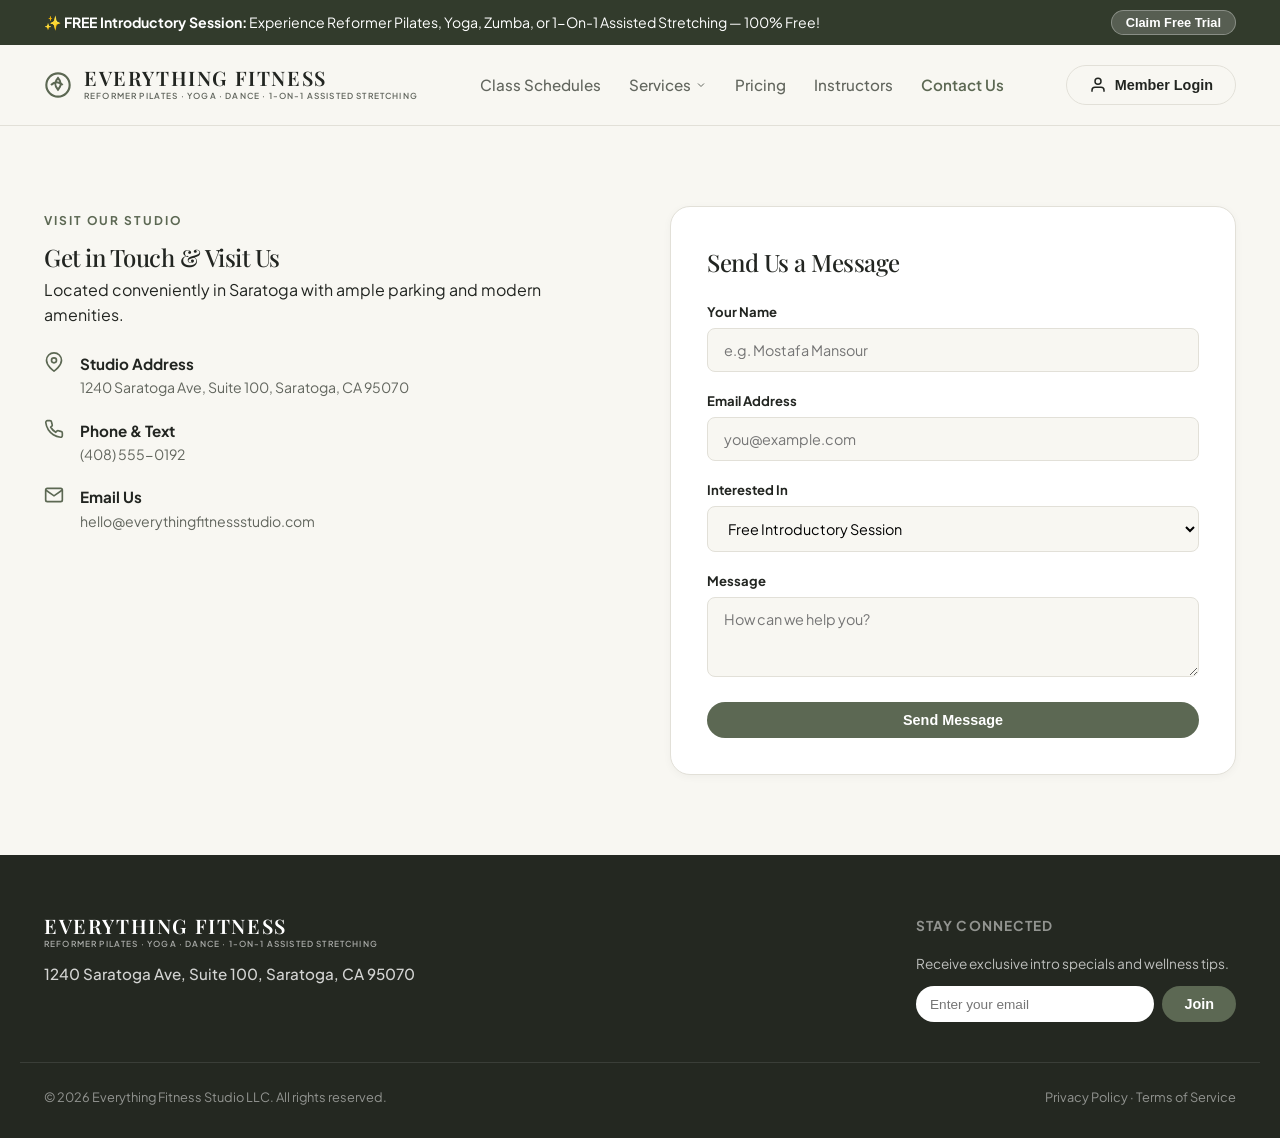
==== contact.html @ fed33656 "create multipage website" ====
<!DOCTYPE html>
<html lang="en">
<head>
  <meta charset="UTF-8">
  <meta name="viewport" content="width=device-width, initial-scale=1.0">
  <title>Contact Us | Everything Fitness Studio</title>
  <link rel="preconnect" href="https://fonts.googleapis.com">
  <link rel="preconnect" href="https://fonts.gstatic.com" crossorigin>
  <link href="https://fonts.googleapis.com/css2?family=Plus+Jakarta+Sans:ital,wght@0,300;0,400;0,500;0,600;0,700;1,400&family=Playfair+Display:ital,wght@0,400;0,500;0,600;1,400&display=swap" rel="stylesheet">
  <link rel="stylesheet" href="styles.css">
</head>
<body>

  <!-- TOP ANNOUNCEMENT BANNER -->
  <div class="top-banner">
    <div class="container top-banner-content">
      <span>✨ <strong>FREE Introductory Session:</strong> Experience Reformer Pilates, Yoga, Zumba, or 1-On-1 Assisted Stretching — 100% Free!</span>
      <button class="btn-banner" onclick="openIntroModal()">Claim Free Trial</button>
    </div>
  </div>

  <!-- NAVIGATION HEADER -->
  <header class="site-header" id="siteHeader">
    <div class="container header-container">
      <a href="index.html" class="brand-logo">
        <svg class="logo-icon" width="28" height="28" viewBox="0 0 24 24" fill="none" stroke="currentColor" stroke-width="1.8">
          <circle cx="12" cy="12" r="10"/>
          <path d="M12 6c-3 3-3 7 0 10 3-3 3-7 0-10z"/>
          <path d="M6 12c3-3 7-3 10 0-3 3-7 0-10z"/>
        </svg>
        <div class="logo-text">
          <span class="logo-title">EVERYTHING FITNESS</span>
          <span class="logo-subtitle">REFORMER PILATES · YOGA · DANCE · 1-ON-1 ASSISTED STRETCHING</span>
        </div>
      </a>

      <nav class="main-nav">
        <ul>
          <li><a href="schedule.html" class="nav-link">Class Schedules</a></li>
          <li class="has-megamenu">
            <a href="contact.html" class="nav-link">Services <svg width="12" height="12" viewBox="0 0 24 24" fill="none" stroke="currentColor" stroke-width="2"><path d="M6 9l6 6 6-6"/></svg></a>
            <div class="mega-menu dropdown-sm">
              <div class="mega-col">
                <h4><span class="icon">✨</span> SPECIAL SERVICES</h4>
                <ul>
                  <li><a href="contact.html?subject=Private%20Parties">Private Parties</a></li>
                  <li><a href="contact.html?subject=Corporate%20Wellness">Corporate Wellness</a></li>
                  <li><a href="schedule.html?type=stretch">1-On-1 Stretch Therapy</a></li>
                </ul>
              </div>
            </div>
          </li>
          <li><a href="pricing.html" class="nav-link">Pricing</a></li>
          <li><a href="instructors.html" class="nav-link">Instructors</a></li>
          <li><a href="contact.html" class="nav-link active">Contact Us</a></li>
        </ul>
      </nav>

      <div class="header-actions">
        <button class="btn btn-outline" id="loginBtn" onclick="openAuthModal()">
          <svg width="18" height="18" viewBox="0 0 24 24" fill="none" stroke="currentColor" stroke-width="2"><path d="M20 21v-2a4 4 0 0 0-4-4H8a4 4 0 0 0-4 4v2"/><circle cx="12" cy="7" r="4"/></svg>
          <span id="loginBtnText">Member Login</span>
        </button>
      </div>
    </div>
  </header>

  <!-- CONTACT & LOCATION SECTION -->
  <section class="contact-section">
    <div class="container contact-container">
      <div class="contact-info">
        <span class="section-tag">VISIT OUR STUDIO</span>
        <h2>Get in Touch & Visit Us</h2>
        <p>Located conveniently in Saratoga with ample parking and modern amenities.</p>
        <div class="contact-details">
          <div class="detail-item">
            <svg width="20" height="20" viewBox="0 0 24 24" fill="none" stroke="currentColor" stroke-width="2"><path d="M21 10c0 7-9 13-9 13s-9-6-9-13a9 9 0 0 1 18 0z"/><circle cx="12" cy="10" r="3"/></svg>
            <div>
              <strong>Studio Address</strong>
              <span>1240 Saratoga Ave, Suite 100, Saratoga, CA 95070</span>
            </div>
          </div>
          <div class="detail-item">
            <svg width="20" height="20" viewBox="0 0 24 24" fill="none" stroke="currentColor" stroke-width="2"><path d="M22 16.92v3a2 2 0 0 1-2.18 2 19.79 19.79 0 0 1-8.63-3.07 19.5 19.5 0 0 1-6-6 19.79 19.79 0 0 1-3.07-8.67A2 2 0 0 1 4.11 2h3a2 2 0 0 1 2 1.72 12.84 12.84 0 0 0 .7 2.81 2 2 0 0 1-.45 2.11L8.09 9.91a16 16 0 0 0 6 6l1.27-1.27a2 2 0 0 1 2.11-.45 12.84 12.84 0 0 0 2.81.7A2 2 0 0 1 22 16.92z"/></svg>
            <div>
              <strong>Phone & Text</strong>
              <span>(408) 555-0192</span>
            </div>
          </div>
          <div class="detail-item">
            <svg width="20" height="20" viewBox="0 0 24 24" fill="none" stroke="currentColor" stroke-width="2"><path d="M4 4h16c1.1 0 2 .9 2 2v12c0 1.1-.9 2-2 2H4c-1.1 0-2-.9-2-2V6c0-1.1.9-2 2-2z"/><polyline points="22,6 12,13 2,6"/></svg>
            <div>
              <strong>Email Us</strong>
              <span>hello@everythingfitnessstudio.com</span>
            </div>
          </div>
        </div>
      </div>

      <div class="contact-form-box">
        <h3>Send Us a Message</h3>
        <form id="contactForm" onsubmit="handleContactSubmit(event)">
          <div class="form-group">
            <label>Your Name</label>
            <input type="text" placeholder="e.g. Mostafa Mansour" required>
          </div>
          <div class="form-group">
            <label>Email Address</label>
            <input type="email" placeholder="you@example.com" required>
          </div>
          <div class="form-group">
            <label>Interested In</label>
            <select id="contactSubjectSelect">
              <option>Free Introductory Session</option>
              <option>Women Only Workouts</option>
              <option>Private Parties</option>
              <option>Corporate Wellness</option>
              <option>Reformer Pilates Classes</option>
              <option>1-On-1 Assisted Stretching</option>
            </select>
          </div>
          <div class="form-group">
            <label>Message</label>
            <textarea rows="3" placeholder="How can we help you?"></textarea>
          </div>
          <button type="submit" class="btn btn-primary btn-full">Send Message</button>
        </form>
      </div>
    </div>
  </section>

  <!-- FOOTER -->
  <footer class="site-footer">
    <div class="container footer-container">
      <div class="footer-brand">
        <div class="logo-text">
          <span class="logo-title">EVERYTHING FITNESS</span>
          <span class="logo-subtitle">REFORMER PILATES · YOGA · DANCE · 1-ON-1 ASSISTED STRETCHING</span>
        </div>
        <p class="footer-address-text">1240 Saratoga Ave, Suite 100, Saratoga, CA 95070</p>
      </div>
      <div class="footer-newsletter">
        <h4>Stay Connected</h4>
        <p>Receive exclusive intro specials and wellness tips.</p>
        <div class="newsletter-input">
          <input type="email" placeholder="Enter your email">
          <button class="btn btn-primary" onclick="alert('Thank you for subscribing!')">Join</button>
        </div>
      </div>
    </div>
    <div class="container footer-bottom">
      <p>© 2026 Everything Fitness Studio LLC. All rights reserved.</p>
      <div class="footer-legal">
        <a href="#">Privacy Policy</a> · <a href="#">Terms of Service</a>
      </div>
    </div>
  </footer>

  <!-- MODALS -->
  <div class="modal-overlay" id="introModal">
    <div class="modal-card">
      <button class="modal-close" onclick="closeIntroModal()">×</button>
      <div class="modal-header">
        <span class="modal-tag">100% FREE INTRODUCTORY SESSION</span>
        <h2>Claim Your Free First Class</h2>
        <p>Select your preferred modality below to secure your free trial spot.</p>
      </div>
      <form id="introForm" onsubmit="handleIntroSubmit(event)">
        <div class="form-group">
          <label>Select Free Intro Modality</label>
          <div class="modality-radio-group">
            <label class="radio-card">
              <input type="radio" name="introModality" value="Reformer Pilates" checked>
              <div class="radio-content">
                <strong>Reformer Pilates Intro</strong>
                <span>30-min machine orientation & core flow</span>
              </div>
            </label>
            <label class="radio-card">
              <input type="radio" name="introModality" value="Women-Only Session">
              <div class="radio-content">
                <strong>Women-Only Workout Trial</strong>
                <span>Dedicated female-only Reformer, Yoga, or Zumba class</span>
              </div>
            </label>
            <label class="radio-card">
              <input type="radio" name="introModality" value="Yoga / Zumba Flow">
              <div class="radio-content">
                <strong>Yoga / Zumba Trial</strong>
                <span>Full 50-min energizing or soothing class</span>
              </div>
            </label>
            <label class="radio-card">
              <input type="radio" name="introModality" value="1-On-1 Assisted Stretch">
              <div class="radio-content">
                <strong>1-On-1 Assisted Stretch Demo</strong>
                <span>15-min mobility assessment & stretch</span>
              </div>
            </label>
          </div>
        </div>
        <div class="form-row">
          <div class="form-group"><label>Full Name</label><input type="text" id="introName" placeholder="Mostafa Mansour" required></div>
          <div class="form-group"><label>Phone Number</label><input type="tel" id="introPhone" placeholder="(408) 555-0123" required></div>
        </div>
        <div class="form-group"><label>Email Address</label><input type="email" id="introEmail" placeholder="you@example.com" required></div>
        <button type="submit" class="btn btn-primary btn-full btn-lg">Confirm My Free Spot</button>
      </form>
    </div>
  </div>

  <div class="modal-overlay" id="authModal">
    <div class="modal-card auth-modal-card">
      <button class="modal-close" onclick="closeAuthModal()">×</button>
      <div id="authFormView">
        <div class="modal-header text-center">
          <h2>Welcome Back!</h2>
          <p>Log in to your Everything Fitness Studio account.</p>
        </div>
        <form id="loginForm" onsubmit="handleLoginSubmit(event)">
          <div class="form-group"><label>Email Address</label><input type="email" id="loginEmail" value="mostafa@example.com" required></div>
          <div class="form-group"><label>Password</label><input type="password" id="loginPassword" value="••••••••" required></div>
          <button type="submit" class="btn btn-primary btn-full btn-lg">Log In</button>
        </form>
      </div>
      <div id="authDashboardView" style="display: none;">
        <div class="user-profile-header">
          <div class="avatar-circle">MM</div>
          <div><h3>Mostafa M.</h3><span class="user-tier-badge">Unlimited Everything VIP Member</span></div>
        </div>
        <div class="dash-content-area" id="dashContentArea"></div>
        <button class="btn btn-outline btn-full logout-btn" onclick="handleLogout()">Log Out</button>
      </div>
    </div>
  </div>

  <script src="script.js"></script>
</body>
</html>
---- styles.css ----
/* ==========================================================================
   EVERYTHING FITNESS STUDIO - STYLESHEET
   ========================================================================== */

:root {
  --bg-primary: #f8f7f2;
  --bg-secondary: #f2f0e8;
  --bg-card: #ffffff;
  --bg-card-hover: #faf9f5;
  
  --primary-sage: #5c6853;
  --primary-sage-hover: #485340;
  --primary-sage-light: #e8ede4;
  --primary-sage-dark: #323b2c;

  --text-dark: #222521;
  --text-muted: #62665e;
  --text-light: #8e928a;

  --border-color: #e2e0d8;
  --border-light: #eceae2;

  --badge-reformer-bg: #e4ece2;
  --badge-reformer-text: #2f4e2b;
  
  --badge-yoga-bg: #fbf0dd;
  --badge-yoga-text: #7a5518;

  --badge-zumba-bg: #fae8ea;
  --badge-zumba-text: #802f39;

  --badge-stretch-bg: #eae6f5;
  --badge-stretch-text: #453569;

  --shadow-sm: 0 2px 8px rgba(0,0,0,0.04);
  --shadow-md: 0 8px 24px rgba(0,0,0,0.06);
  --shadow-lg: 0 16px 40px rgba(0,0,0,0.09);

  --radius-sm: 8px;
  --radius-md: 14px;
  --radius-lg: 20px;
  --radius-pill: 999px;

  --transition: all 0.25s cubic-bezier(0.16, 1, 0.3, 1);
}

/* BASE RESET */
* {
  margin: 0;
  padding: 0;
  box-sizing: border-box;
}

html {
  scroll-behavior: smooth;
  font-size: 16px;
}

body {
  font-family: 'Plus Jakarta Sans', sans-serif;
  background-color: var(--bg-primary);
  color: var(--text-dark);
  line-height: 1.6;
  -webkit-font-smoothing: antialiased;
}

h1, h2, h3, h4, .serif {
  font-family: 'Playfair Display', Georgia, serif;
  font-weight: 500;
  letter-spacing: -0.02em;
}

a {
  color: inherit;
  text-decoration: none;
}

ul {
  list-style: none;
}

.container {
  width: 100%;
  max-width: 1240px;
  margin: 0 auto;
  padding: 0 24px;
}

/* TOP ANNOUNCEMENT BANNER */
.top-banner {
  background-color: var(--primary-sage-dark);
  color: #ffffff;
  padding: 10px 0;
  font-size: 0.88rem;
}

.top-banner-content {
  display: flex;
  justify-content: space-between;
  align-items: center;
  gap: 16px;
}

.btn-banner {
  background-color: rgba(255,255,255,0.18);
  color: #ffffff;
  border: 1px solid rgba(255,255,255,0.3);
  padding: 4px 14px;
  border-radius: var(--radius-pill);
  font-size: 0.8rem;
  font-weight: 600;
  cursor: pointer;
  transition: var(--transition);
}

.btn-banner:hover {
  background-color: #ffffff;
  color: var(--primary-sage-dark);
}

/* SITE HEADER */
.site-header {
  position: sticky;
  top: 0;
  z-index: 100;
  background-color: rgba(248, 247, 242, 0.95);
  backdrop-filter: blur(12px);
  border-bottom: 1px solid var(--border-color);
  transition: var(--transition);
}

.header-container {
  display: flex;
  align-items: center;
  justify-content: space-between;
  height: 80px;
}

.brand-logo {
  display: flex;
  align-items: center;
  gap: 12px;
  color: var(--primary-sage);
}

.logo-text {
  display: flex;
  flex-direction: column;
}

.logo-title {
  font-family: 'Playfair Display', serif;
  font-size: 1.25rem;
  font-weight: 600;
  letter-spacing: 0.08em;
  color: var(--text-dark);
  line-height: 1.1;
}

.logo-subtitle {
  font-size: 0.52rem;
  letter-spacing: 0.14em;
  color: var(--text-muted);
  font-weight: 600;
  text-transform: uppercase;
}

/* MAIN NAVIGATION */
.main-nav > ul {
  display: flex;
  align-items: center;
  gap: 28px;
}

.nav-link {
  font-size: 0.95rem;
  font-weight: 500;
  color: var(--text-muted);
  transition: var(--transition);
  padding: 8px 0;
  display: flex;
  align-items: center;
  gap: 4px;
}

.nav-link:hover, .nav-link.active {
  color: var(--primary-sage);
  font-weight: 600;
}

/* MEGA MENU & DROPDOWNS */
.has-megamenu {
  position: relative;
}

.mega-menu.dropdown-sm {
  position: absolute;
  top: 100%;
  left: 0;
  width: 260px;
  background-color: var(--bg-card);
  border: 1px solid var(--border-color);
  border-radius: var(--radius-md);
  box-shadow: var(--shadow-lg);
  padding: 20px;
  opacity: 0;
  visibility: hidden;
  transform: translateY(10px);
  transition: var(--transition);
  pointer-events: none;
}

.has-megamenu:hover .mega-menu {
  opacity: 1;
  visibility: visible;
  transform: translateY(0);
  pointer-events: auto;
}

.mega-col h4 {
  font-family: 'Plus Jakarta Sans', sans-serif;
  font-size: 0.75rem;
  font-weight: 700;
  letter-spacing: 0.1em;
  color: var(--text-light);
  margin-bottom: 12px;
  display: flex;
  align-items: center;
  gap: 6px;
}

.mega-col ul li {
  margin-bottom: 10px;
}

.mega-col ul li a {
  font-size: 0.88rem;
  color: var(--text-dark);
  transition: var(--transition);
}

.mega-col ul li a:hover {
  color: var(--primary-sage);
  padding-left: 4px;
}

/* BUTTONS */
.header-actions {
  display: flex;
  align-items: center;
  gap: 12px;
}

.btn {
  display: inline-flex;
  align-items: center;
  justify-content: center;
  gap: 8px;
  padding: 10px 22px;
  border-radius: var(--radius-pill);
  font-size: 0.9rem;
  font-weight: 600;
  cursor: pointer;
  transition: var(--transition);
  border: none;
  outline: none;
}

.btn-sm {
  padding: 6px 14px;
  font-size: 0.8rem;
}

.btn-lg {
  padding: 14px 32px;
  font-size: 1rem;
}

.btn-primary {
  background-color: var(--primary-sage);
  color: #ffffff;
}

.btn-primary:hover {
  background-color: var(--primary-sage-hover);
  transform: translateY(-1px);
  box-shadow: var(--shadow-sm);
}

.btn-secondary {
  background-color: var(--bg-card);
  color: var(--text-dark);
  border: 1px solid var(--border-color);
}

.btn-secondary:hover {
  background-color: var(--bg-secondary);
  border-color: var(--primary-sage);
}

.btn-outline {
  background-color: transparent;
  color: var(--text-dark);
  border: 1px solid var(--border-color);
}

.btn-outline:hover {
  border-color: var(--primary-sage);
  color: var(--primary-sage);
  background-color: rgba(92, 104, 83, 0.05);
}

.btn-text {
  background: none;
  border: none;
  color: var(--primary-sage);
  font-weight: 600;
  padding: 0;
  font-size: 0.9rem;
  cursor: pointer;
}

.btn-text:hover {
  text-decoration: underline;
}

.btn-full {
  width: 100%;
}

/* HERO SECTION */
.hero-section {
  padding: 60px 0 80px 0;
}

.hero-container {
  display: grid;
  grid-template-columns: 1fr 1fr;
  gap: 50px;
  align-items: center;
}

.subheading-tag {
  display: inline-block;
  font-size: 0.78rem;
  font-weight: 700;
  letter-spacing: 0.16em;
  color: var(--primary-sage);
  margin-bottom: 12px;
  text-transform: uppercase;
}

.hero-title {
  font-size: 3.3rem;
  line-height: 1.1;
  color: var(--text-dark);
  margin-bottom: 20px;
}

.hero-title em {
  font-style: italic;
  font-weight: 400;
  color: var(--primary-sage-dark);
}

.hero-description {
  font-size: 1.1rem;
  color: var(--text-muted);
  margin-bottom: 28px;
  max-width: 520px;
}

.hero-cta-group {
  display: flex;
  gap: 16px;
  margin-bottom: 32px;
}

/* HERO PROMO BOX */
.hero-promo-box {
  background-color: var(--primary-sage-light);
  border: 1px solid var(--primary-sage);
  border-radius: var(--radius-md);
  padding: 18px 22px;
  margin-top: 16px;
}

.hero-promo-box h3 {
  font-size: 1.1rem;
  color: var(--primary-sage-dark);
  margin-bottom: 6px;
  font-weight: 700;
}

.hero-promo-box p {
  font-size: 0.88rem;
  color: var(--text-dark);
  line-height: 1.5;
}

/* HERO 4-SPLIT QUADRANT IMAGE GRID */
.hero-quadrant-wrapper {
  position: relative;
  display: flex;
  flex-direction: column;
  align-items: center;
}

.quadrant-grid {
  display: grid;
  grid-template-columns: 1fr 1fr;
  gap: 12px;
  border-radius: var(--radius-lg);
  overflow: hidden;
  box-shadow: var(--shadow-lg);
  background-color: var(--border-color);
  padding: 4px;
  width: 100%;
}

.quadrant-item {
  position: relative;
  height: 230px;
  overflow: hidden;
  border-radius: var(--radius-md);
  cursor: pointer;
}

.quadrant-item img {
  width: 100%;
  height: 100%;
  object-fit: cover;
  transition: transform 0.4s ease;
  display: block;
}

.quadrant-item:hover img {
  transform: scale(1.06);
}

.quadrant-overlay {
  position: absolute;
  bottom: 0;
  left: 0;
  right: 0;
  padding: 12px 14px;
  background: linear-gradient(0deg, rgba(30, 34, 28, 0.82) 0%, rgba(30, 34, 28, 0) 100%);
  color: #ffffff;
  display: flex;
  align-items: flex-end;
}

.quadrant-overlay span {
  font-family: 'Playfair Display', serif;
  font-size: 1.05rem;
  font-weight: 600;
  letter-spacing: 0.02em;
}

/* CENTERED FREE TRIAL BADGE DIRECTLY UNDER 4 IMAGES */
.badge-free-trial-centered {
  margin-top: 18px;
  background: #ffffff;
  padding: 10px 24px;
  border-radius: var(--radius-pill);
  box-shadow: var(--shadow-md);
  display: flex;
  align-items: center;
  gap: 12px;
  font-size: 0.88rem;
  font-weight: 600;
  border: 1px solid var(--border-color);
  width: fit-content;
}

.tag-free {
  background-color: var(--primary-sage);
  color: #fff;
  font-size: 0.72rem;
  font-weight: 700;
  padding: 3px 10px;
  border-radius: var(--radius-pill);
}

/* SECTION HEADERS */
.section-header {
  margin-bottom: 48px;
}

.section-header.text-center {
  text-align: center;
  max-width: 680px;
  margin-left: auto;
  margin-right: auto;
}

.section-header.text-between {
  display: flex;
  justify-content: space-between;
  align-items: flex-end;
}

.section-tag {
  display: inline-block;
  font-size: 0.75rem;
  font-weight: 700;
  letter-spacing: 0.16em;
  color: var(--primary-sage);
  margin-bottom: 8px;
  text-transform: uppercase;
}

.section-header h2 {
  font-size: 2.4rem;
  margin-bottom: 12px;
  color: var(--text-dark);
}

.section-header p {
  color: var(--text-muted);
  font-size: 1.05rem;
}

/* OFFERINGS GRID */
.offerings-section {
  padding: 80px 0;
  background-color: var(--bg-secondary);
}

.offerings-grid {
  display: grid;
  grid-template-columns: repeat(4, 1fr);
  gap: 24px;
}

.offering-card {
  background-color: var(--bg-card);
  padding: 32px 24px;
  border-radius: var(--radius-md);
  border: 1px solid var(--border-color);
  box-shadow: var(--shadow-sm);
  transition: var(--transition);
  display: flex;
  flex-direction: column;
}

.offering-card:hover {
  transform: translateY(-4px);
  box-shadow: var(--shadow-md);
  border-color: var(--primary-sage);
}

.offering-card.highlight-card {
  border: 2px solid var(--primary-sage);
  background-color: #fafbf9;
}

.card-icon-header {
  display: flex;
  justify-content: space-between;
  align-items: center;
  margin-bottom: 20px;
}

.icon-bubble {
  width: 52px;
  height: 52px;
  border-radius: var(--radius-sm);
  display: flex;
  align-items: center;
  justify-content: center;
}

.icon-bubble.sage { background-color: var(--badge-reformer-bg); color: var(--badge-reformer-text); }
.icon-bubble.amber { background-color: var(--badge-yoga-bg); color: var(--badge-yoga-text); }
.icon-bubble.rose { background-color: var(--badge-zumba-bg); color: var(--badge-zumba-text); }
.icon-bubble.lavender { background-color: var(--badge-stretch-bg); color: var(--badge-stretch-text); }

.offering-card h3 {
  font-size: 1.4rem;
  margin-bottom: 10px;
}

.offering-card p {
  font-size: 0.9rem;
  color: var(--text-muted);
  margin-bottom: 20px;
  flex-grow: 1;
}

.card-features {
  margin-bottom: 24px;
}

.card-features li {
  font-size: 0.85rem;
  color: var(--text-dark);
  margin-bottom: 8px;
  display: flex;
  align-items: center;
  gap: 8px;
}

/* INTRO PROMO SECTION */
.intro-promo-section {
  padding: 60px 0 30px 0;
}

.intro-promo-card {
  background: linear-gradient(135deg, #4d5843 0%, #323b2c 100%);
  color: #ffffff;
  padding: 48px;
  border-radius: var(--radius-lg);
  display: flex;
  align-items: center;
  justify-content: space-between;
  gap: 40px;
  box-shadow: var(--shadow-lg);
}

.promo-pill {
  display: inline-block;
  background-color: rgba(255,255,255,0.15);
  color: #ffffff;
  font-size: 0.72rem;
  font-weight: 700;
  letter-spacing: 0.1em;
  padding: 4px 12px;
  border-radius: var(--radius-pill);
  margin-bottom: 12px;
}

.intro-promo-text h2 {
  font-size: 2.2rem;
  color: #ffffff;
  margin-bottom: 10px;
}

.intro-promo-text p {
  color: rgba(255,255,255,0.85);
  max-width: 580px;
  margin-bottom: 20px;
}

.intro-perks {
  display: flex;
  gap: 20px;
  font-size: 0.85rem;
  color: rgba(255,255,255,0.9);
  font-weight: 500;
}

.intro-promo-cta {
  display: flex;
  flex-direction: column;
  align-items: center;
  gap: 8px;
  min-width: 260px;
}

.intro-promo-cta small {
  color: rgba(255,255,255,0.6);
  font-size: 0.75rem;
}

/* WOMEN-ONLY WORKOUTS SECTION */
.women-only-section {
  padding: 30px 0 60px 0;
}

.women-promo-card {
  background: linear-gradient(135deg, #3a4735 0%, #252e22 100%);
  border: 1px solid rgba(255,255,255,0.1);
}

.women-pill {
  background-color: rgba(250, 232, 234, 0.22);
  color: #fbe3e5;
}

.women-btn {
  background-color: #6b7761;
}

.women-btn:hover {
  background-color: #57634d;
}

/* SCHEDULE SECTION (ROW LAYOUT) */
.schedule-section {
  padding: 80px 0;
}

.schedule-controls {
  display: flex;
  justify-content: space-between;
  align-items: center;
  background-color: var(--bg-card);
  padding: 16px 24px;
  border-radius: var(--radius-md);
  border: 1px solid var(--border-color);
  margin-bottom: 24px;
  gap: 20px;
}

.date-navigator {
  display: flex;
  align-items: center;
  gap: 16px;
}

.btn-icon {
  width: 36px;
  height: 36px;
  border-radius: 50%;
  border: 1px solid var(--border-color);
  background: var(--bg-card);
  cursor: pointer;
  font-size: 1.2rem;
  display: flex;
  align-items: center;
  justify-content: center;
  transition: var(--transition);
}

.btn-icon:hover {
  background-color: var(--bg-secondary);
  border-color: var(--primary-sage);
}

.current-date-range {
  font-weight: 700;
  font-size: 0.95rem;
}

.filter-group {
  display: flex;
  align-items: center;
  gap: 8px;
  font-size: 0.88rem;
  color: var(--text-muted);
}

.filter-group select {
  padding: 8px 14px;
  border-radius: var(--radius-pill);
  border: 1px solid var(--border-color);
  background-color: var(--bg-primary);
  font-family: inherit;
  font-size: 0.88rem;
  color: var(--text-dark);
  outline: none;
  cursor: pointer;
}

/* DAY TABS */
.day-tabs {
  display: grid;
  grid-template-columns: repeat(7, 1fr);
  gap: 8px;
  margin-bottom: 24px;
}

.day-tab {
  background-color: var(--bg-card);
  border: 1px solid var(--border-color);
  border-radius: var(--radius-sm);
  padding: 12px 8px;
  text-align: center;
  cursor: pointer;
  transition: var(--transition);
}

.day-tab:hover {
  background-color: var(--bg-secondary);
}

.day-tab.active {
  background-color: var(--primary-sage);
  color: #ffffff;
  border-color: var(--primary-sage);
}

.day-tab .day-name {
  display: block;
  font-size: 0.72rem;
  font-weight: 700;
  text-transform: uppercase;
  letter-spacing: 0.05em;
  opacity: 0.8;
}

.day-tab .day-date {
  display: block;
  font-size: 1.1rem;
  font-weight: 700;
}

/* TIME-ROW SCHEDULE LIST STYLES */
.schedule-rows-container {
  display: flex;
  flex-direction: column;
  gap: 12px;
}

.schedule-time-row {
  background-color: var(--bg-card);
  border: 1px solid var(--border-color);
  border-radius: var(--radius-md);
  padding: 18px 24px;
  display: grid;
  grid-template-columns: 180px 1fr 220px 140px;
  align-items: center;
  gap: 20px;
  transition: var(--transition);
}

.schedule-time-row:hover {
  border-color: var(--primary-sage);
  box-shadow: var(--shadow-sm);
  background-color: var(--bg-card-hover);
}

.time-col {
  display: flex;
  flex-direction: column;
}

.time-col .slot-time {
  font-size: 1.05rem;
  font-weight: 700;
  color: var(--text-dark);
}

.time-col .slot-room {
  font-size: 0.78rem;
  color: var(--text-muted);
}

.class-info-col h4 {
  font-size: 1.15rem;
  margin-bottom: 4px;
  display: flex;
  align-items: center;
  gap: 10px;
}

.slot-badge {
  font-size: 0.7rem;
  font-weight: 700;
  padding: 2px 10px;
  border-radius: var(--radius-pill);
}

.slot-badge.cap-reformer { background-color: var(--badge-reformer-bg); color: var(--badge-reformer-text); }
.slot-badge.cap-yoga { background-color: var(--badge-yoga-bg); color: var(--badge-yoga-text); }
.slot-badge.cap-zumba { background-color: var(--badge-zumba-bg); color: var(--badge-zumba-text); }
.slot-badge.cap-stretch { background-color: var(--badge-stretch-bg); color: var(--badge-stretch-text); }
.slot-badge.cap-women { background-color: #fae8ea; color: #802f39; }

.class-info-col p {
  font-size: 0.85rem;
  color: var(--text-muted);
}

.capacity-col {
  display: flex;
  flex-direction: column;
  align-items: flex-start;
  gap: 2px;
}

.spots-remaining {
  font-size: 0.88rem;
  font-weight: 700;
}

.spots-remaining.urgent { color: #c0392b; }
.spots-remaining.available { color: var(--primary-sage-dark); }
.spots-remaining.full { color: #7f8c8d; }

.capacity-subtitle {
  font-size: 0.75rem;
  color: var(--text-light);
}

.action-col {
  text-align: right;
}

/* PRICING SECTION (SEPARATED BLOCKS) */
.pricing-section {
  padding: 80px 0;
  background-color: var(--bg-secondary);
}

.pricing-category-block {
  background-color: var(--bg-primary);
  border: 1px solid var(--border-color);
  border-radius: var(--radius-lg);
  padding: 36px 32px;
}

.category-title-box {
  margin-bottom: 24px;
}

.category-tag {
  display: inline-block;
  font-size: 0.72rem;
  font-weight: 700;
  letter-spacing: 0.12em;
  color: var(--primary-sage);
  background-color: var(--primary-sage-light);
  padding: 2px 10px;
  border-radius: var(--radius-pill);
  margin-bottom: 6px;
}

.category-title-box h3 {
  font-size: 1.8rem;
  margin-bottom: 4px;
}

.category-title-box p {
  font-size: 0.92rem;
  color: var(--text-muted);
}

.pricing-grid {
  display: grid;
  grid-template-columns: repeat(3, 1fr);
  gap: 28px;
}

.pricing-card {
  background-color: var(--bg-card);
  border: 1px solid var(--border-color);
  border-radius: var(--radius-md);
  padding: 32px 24px;
  display: flex;
  flex-direction: column;
  position: relative;
  transition: var(--transition);
}

.pricing-card:hover {
  box-shadow: var(--shadow-md);
}

.pricing-card.featured-pricing {
  border: 2px solid var(--primary-sage);
  background-color: #fafbf9;
  box-shadow: var(--shadow-md);
}

.popular-ribbon {
  position: absolute;
  top: -14px;
  left: 50%;
  transform: translateX(-50%);
  background-color: var(--primary-sage);
  color: #ffffff;
  font-size: 0.68rem;
  font-weight: 800;
  letter-spacing: 0.1em;
  padding: 4px 16px;
  border-radius: var(--radius-pill);
}

.card-header h3 {
  font-size: 1.4rem;
  margin-bottom: 6px;
}

.card-header p {
  font-size: 0.85rem;
  color: var(--text-muted);
  margin-bottom: 16px;
  min-height: 38px;
}

.price-box {
  display: flex;
  align-items: baseline;
  gap: 4px;
  margin-bottom: 4px;
}

.currency {
  font-size: 1.4rem;
  font-weight: 700;
}

.price-val {
  font-size: 3rem;
  font-weight: 800;
  line-height: 1;
}

.period {
  font-size: 0.88rem;
  color: var(--text-muted);
}

.price-sub {
  display: block;
  font-size: 0.8rem;
  color: var(--primary-sage-dark);
  font-weight: 600;
  margin-bottom: 24px;
}

.pricing-features {
  margin-bottom: 28px;
  flex-grow: 1;
}

.pricing-features li {
  font-size: 0.88rem;
  color: var(--text-dark);
  margin-bottom: 10px;
  padding-bottom: 10px;
  border-bottom: 1px dashed var(--border-light);
}

/* COMPETITOR COMPARISON TABLE */
.comparison-container {
  background-color: var(--bg-card);
  border-radius: var(--radius-lg);
  border: 1px solid var(--border-color);
  padding: 40px 32px;
  box-shadow: var(--shadow-sm);
}

.comparison-header {
  margin-bottom: 32px;
}

.comparison-header h3 {
  font-size: 1.8rem;
  margin-bottom: 8px;
}

.table-responsive {
  overflow-x: auto;
}

.comparison-table {
  width: 100%;
  border-collapse: collapse;
  text-align: left;
  font-size: 0.9rem;
}

.comparison-table th, .comparison-table td {
  padding: 16px;
  border-bottom: 1px solid var(--border-color);
}

.comparison-table th {
  font-weight: 700;
  color: var(--text-muted);
  background-color: var(--bg-primary);
  font-size: 0.82rem;
  text-transform: uppercase;
  letter-spacing: 0.05em;
}

.comparison-table th.highlight-col, .comparison-table td.highlight-col {
  background-color: var(--primary-sage-light);
  color: var(--primary-sage-dark);
}

.check-yes {
  color: var(--primary-sage-dark);
  font-weight: 700;
}

.check-no {
  color: #b03a2e;
}

.brand-price {
  font-size: 1rem;
  color: var(--primary-sage-dark);
}

/* OUR INSTRUCTORS SECTION */
.instructors-section {
  padding: 80px 0;
  background-color: var(--bg-primary);
}

.instructor-cards-grid {
  display: grid;
  grid-template-columns: repeat(4, 1fr);
  gap: 24px;
  margin-top: 32px;
}

.instructor-profile-card {
  background-color: var(--bg-card);
  border: 1px solid var(--border-color);
  border-radius: var(--radius-md);
  overflow: hidden;
  box-shadow: var(--shadow-sm);
  transition: var(--transition);
  display: flex;
  flex-direction: column;
}

.instructor-profile-card:hover {
  transform: translateY(-4px);
  box-shadow: var(--shadow-md);
  border-color: var(--primary-sage);
}

.instructor-profile-card img {
  width: 100%;
  height: 240px;
  object-fit: cover;
}

.instructor-info {
  padding: 20px;
  display: flex;
  flex-direction: column;
  gap: 6px;
}

.instructor-info h3 {
  font-size: 1.25rem;
}

.role-tag {
  font-size: 0.78rem;
  font-weight: 700;
  color: var(--primary-sage);
  text-transform: uppercase;
  letter-spacing: 0.05em;
}

.instructor-info p {
  font-size: 0.85rem;
  color: var(--text-muted);
  margin-top: 6px;
}

/* ABOUT & PHILOSOPHY SECTION (MOVED TO END OF PAGE) */
.philosophy-end-section {
  padding: 80px 0;
  background-color: var(--bg-secondary);
  border-top: 1px solid var(--border-color);
}

.about-container {
  display: grid;
  grid-template-columns: 1fr 1fr;
  gap: 60px;
  align-items: center;
}

.about-text h2 {
  font-size: 2.2rem;
  margin-bottom: 16px;
}

.about-text p {
  color: var(--text-muted);
  margin-bottom: 20px;
  font-size: 1rem;
  line-height: 1.7;
}

.about-image img {
  width: 100%;
  height: 440px;
  object-fit: cover;
  border-radius: var(--radius-lg);
  box-shadow: var(--shadow-md);
}

/* REVIEWS SECTION */
.reviews-section {
  padding: 80px 0;
  background-color: var(--bg-secondary);
}

.reviews-grid {
  display: grid;
  grid-template-columns: repeat(3, 1fr);
  gap: 24px;
}

.review-card {
  background-color: var(--bg-card);
  padding: 28px;
  border-radius: var(--radius-md);
  border: 1px solid var(--border-color);
  box-shadow: var(--shadow-sm);
  display: flex;
  flex-direction: column;
  justify-content: space-between;
}

.stars {
  color: #f39c12;
  font-size: 1.1rem;
  margin-bottom: 12px;
}

.review-card p {
  font-style: italic;
  font-size: 0.92rem;
  color: var(--text-muted);
  margin-bottom: 20px;
}

.reviewer strong {
  display: block;
  font-size: 0.9rem;
}

.reviewer span {
  font-size: 0.78rem;
  color: var(--text-light);
}

/* CONTACT SECTION */
.contact-section {
  padding: 80px 0;
}

.contact-container {
  display: grid;
  grid-template-columns: 1fr 1fr;
  gap: 60px;
}

.contact-details {
  display: flex;
  flex-direction: column;
  gap: 20px;
  margin-top: 24px;
}

.detail-item {
  display: flex;
  align-items: flex-start;
  gap: 16px;
  color: var(--primary-sage);
}

.detail-item div {
  display: flex;
  flex-direction: column;
}

.detail-item strong {
  color: var(--text-dark);
  font-size: 0.95rem;
}

.detail-item span {
  color: var(--text-muted);
  font-size: 0.88rem;
}

.contact-form-box {
  background-color: var(--bg-card);
  padding: 36px;
  border-radius: var(--radius-lg);
  border: 1px solid var(--border-color);
  box-shadow: var(--shadow-sm);
}

.contact-form-box h3 {
  font-size: 1.5rem;
  margin-bottom: 20px;
}

.form-group {
  margin-bottom: 18px;
}

.form-group label {
  display: block;
  font-size: 0.82rem;
  font-weight: 700;
  color: var(--text-dark);
  margin-bottom: 6px;
}

.form-group input, .form-group select, .form-group textarea {
  width: 100%;
  padding: 12px 16px;
  border-radius: var(--radius-sm);
  border: 1px solid var(--border-color);
  background-color: var(--bg-primary);
  font-family: inherit;
  font-size: 0.9rem;
  outline: none;
  transition: var(--transition);
}

.form-group input:focus, .form-group select:focus, .form-group textarea:focus {
  border-color: var(--primary-sage);
  background-color: #ffffff;
}

/* FOOTER (CLEAN TWO-COLUMN FLEX/GRID LAYOUT) */
.site-footer {
  background-color: #242821;
  color: #ffffff;
  padding: 60px 0 30px 0;
}

.footer-container {
  display: flex;
  justify-content: space-between;
  align-items: flex-start;
  gap: 40px;
  margin-bottom: 40px;
}

.footer-brand .logo-title {
  color: #ffffff;
}

.footer-brand .logo-subtitle {
  color: rgba(255,255,255,0.6);
}

.footer-address-text {
  color: rgba(255,255,255,0.8);
  font-size: 0.95rem;
  margin-top: 12px;
  font-weight: 500;
}

.footer-newsletter h4 {
  font-family: 'Plus Jakarta Sans', sans-serif;
  font-size: 0.85rem;
  font-weight: 700;
  color: rgba(255,255,255,0.5);
  letter-spacing: 0.08em;
  text-transform: uppercase;
  margin-bottom: 16px;
}

.footer-newsletter p {
  font-size: 0.85rem;
  color: rgba(255,255,255,0.7);
  margin-bottom: 12px;
}

.newsletter-input {
  display: flex;
  gap: 8px;
  width: 320px;
}

.newsletter-input input {
  padding: 8px 14px;
  border-radius: var(--radius-pill);
  border: none;
  font-size: 0.85rem;
  outline: none;
  flex-grow: 1;
}

.footer-bottom {
  border-top: 1px solid rgba(255,255,255,0.1);
  padding-top: 24px;
  display: flex;
  justify-content: space-between;
  font-size: 0.8rem;
  color: rgba(255,255,255,0.5);
}

.footer-legal a {
  color: rgba(255,255,255,0.5);
}

/* MODALS */
.modal-overlay {
  position: fixed;
  top: 0; left: 0; right: 0; bottom: 0;
  background-color: rgba(30, 34, 28, 0.6);
  backdrop-filter: blur(6px);
  z-index: 1000;
  display: flex;
  align-items: center;
  justify-content: center;
  padding: 20px;
  opacity: 0;
  visibility: hidden;
  transition: var(--transition);
}

.modal-overlay.active {
  opacity: 1;
  visibility: visible;
}

.modal-card {
  background-color: var(--bg-card);
  width: 100%;
  max-width: 540px;
  border-radius: var(--radius-lg);
  padding: 36px;
  position: relative;
  box-shadow: var(--shadow-lg);
  max-height: 90vh;
  overflow-y: auto;
  transform: translateY(20px);
  transition: var(--transition);
}

.modal-overlay.active .modal-card {
  transform: translateY(0);
}

.modal-close {
  position: absolute;
  top: 20px;
  right: 20px;
  width: 36px;
  height: 36px;
  border-radius: 50%;
  border: 1px solid var(--border-color);
  background: var(--bg-primary);
  font-size: 1.4rem;
  cursor: pointer;
  display: flex;
  align-items: center;
  justify-content: center;
}

.modal-header {
  margin-bottom: 24px;
}

.modal-tag {
  display: inline-block;
  font-size: 0.7rem;
  font-weight: 700;
  color: var(--primary-sage);
  letter-spacing: 0.12em;
  margin-bottom: 6px;
}

.modal-header h2 {
  font-size: 1.8rem;
  margin-bottom: 6px;
}

.modal-header p {
  color: var(--text-muted);
  font-size: 0.88rem;
}

.modality-radio-group {
  display: flex;
  flex-direction: column;
  gap: 10px;
  margin-top: 8px;
}

.radio-card {
  display: flex;
  align-items: flex-start;
  gap: 12px;
  padding: 12px 16px;
  border: 1px solid var(--border-color);
  border-radius: var(--radius-sm);
  cursor: pointer;
  transition: var(--transition);
}

.radio-card:hover {
  border-color: var(--primary-sage);
  background-color: var(--bg-primary);
}

.radio-card input {
  width: auto;
  margin-top: 4px;
}

.radio-content strong {
  display: block;
  font-size: 0.9rem;
}

.radio-content span {
  display: block;
  font-size: 0.78rem;
  color: var(--text-muted);
}

.form-row {
  display: grid;
  grid-template-columns: 1fr 1fr;
  gap: 16px;
}

.spot-capacity-alert {
  background-color: #fdf2e9;
  border: 1px solid #fae5d3;
  color: #b9770e;
  padding: 10px 14px;
  border-radius: var(--radius-sm);
  display: flex;
  align-items: center;
  gap: 10px;
  font-size: 0.85rem;
  font-weight: 600;
  margin-bottom: 20px;
}

/* AUTH & DASHBOARD MODAL STYLES */
.auth-modal-card {
  max-width: 480px;
}

.auth-brand-icon {
  width: 56px;
  height: 56px;
  background-color: var(--primary-sage-light);
  border-radius: 50%;
  display: flex;
  align-items: center;
  justify-content: center;
  margin: 0 auto 16px auto;
}

.label-row {
  display: flex;
  justify-content: space-between;
  align-items: center;
}

.forgot-link {
  font-size: 0.78rem;
  color: var(--primary-sage);
  font-weight: 600;
}

.auth-divider {
  display: flex;
  align-items: center;
  text-align: center;
  margin: 20px 0;
  color: var(--text-light);
  font-size: 0.75rem;
  font-weight: 700;
}

.auth-divider:before, .auth-divider:after {
  content: '';
  flex: 1;
  border-bottom: 1px solid var(--border-color);
}

.auth-divider span {
  padding: 0 10px;
}

.btn-google {
  background-color: #ffffff;
  color: #3c4043;
  border: 1px solid #dadce0;
}

.btn-google:hover {
  background-color: #f8f9fa;
  border-color: #d2e3fc;
}

.auth-footer {
  margin-top: 20px;
  font-size: 0.85rem;
  color: var(--text-muted);
}

.auth-footer a {
  color: var(--primary-sage);
  font-weight: 600;
}

/* MEMBER DASHBOARD */
.user-profile-header {
  display: flex;
  align-items: center;
  gap: 16px;
  padding-bottom: 20px;
  border-bottom: 1px solid var(--border-color);
  margin-bottom: 20px;
}

.avatar-circle {
  width: 52px;
  height: 52px;
  background-color: var(--primary-sage);
  color: #ffffff;
  font-weight: 700;
  font-size: 1.1rem;
  border-radius: 50%;
  display: flex;
  align-items: center;
  justify-content: center;
}

.user-tier-badge {
  display: inline-block;
  background-color: var(--primary-sage-light);
  color: var(--primary-sage-dark);
  font-size: 0.72rem;
  font-weight: 700;
  padding: 2px 10px;
  border-radius: var(--radius-pill);
}

.dash-nav-list {
  display: flex;
  flex-direction: column;
  gap: 6px;
  margin-bottom: 20px;
}

.dash-nav-item {
  display: flex;
  align-items: center;
  gap: 12px;
  padding: 10px 14px;
  border-radius: var(--radius-sm);
  font-size: 0.9rem;
  font-weight: 500;
  cursor: pointer;
  transition: var(--transition);
}

.dash-nav-item:hover {
  background-color: var(--bg-primary);
}

.dash-nav-item.active {
  background-color: var(--primary-sage-light);
  color: var(--primary-sage-dark);
  font-weight: 700;
}

.badge-count {
  margin-left: auto;
  background-color: var(--primary-sage);
  color: #fff;
  font-size: 0.7rem;
  padding: 2px 8px;
  border-radius: var(--radius-pill);
}

.dash-content-area {
  background-color: var(--bg-primary);
  border-radius: var(--radius-sm);
  padding: 16px;
  font-size: 0.85rem;
  margin-bottom: 20px;
  min-height: 120px;
}

.logout-btn {
  color: #c0392b;
  border-color: #f5b7b1;
}

.logout-btn:hover {
  background-color: #fadbd8;
}

/* RESPONSIVE MEDIA QUERIES */
@media (max-width: 1024px) {
  .hero-container, .about-container, .contact-container {
    grid-template-columns: 1fr;
  }
  .offerings-grid, .pricing-grid, .reviews-grid, .instructor-cards-grid {
    grid-template-columns: repeat(2, 1fr);
  }
  .schedule-time-row {
    grid-template-columns: 140px 1fr 180px 120px;
  }
  .footer-container {
    flex-direction: column;
  }
  .newsletter-input {
    width: 100%;
  }
}

@media (max-width: 768px) {
  .offerings-grid, .pricing-grid, .reviews-grid, .instructor-cards-grid {
    grid-template-columns: 1fr;
  }
  .main-nav { display: none; }
  .hero-title { font-size: 2.6rem; }
  .day-tabs {
    grid-template-columns: repeat(4, 1fr);
  }
  .schedule-controls {
    flex-direction: column;
    align-items: stretch;
  }
  .schedule-time-row {
    grid-template-columns: 1fr;
    gap: 10px;
  }
  .action-col {
    text-align: left;
  }
}
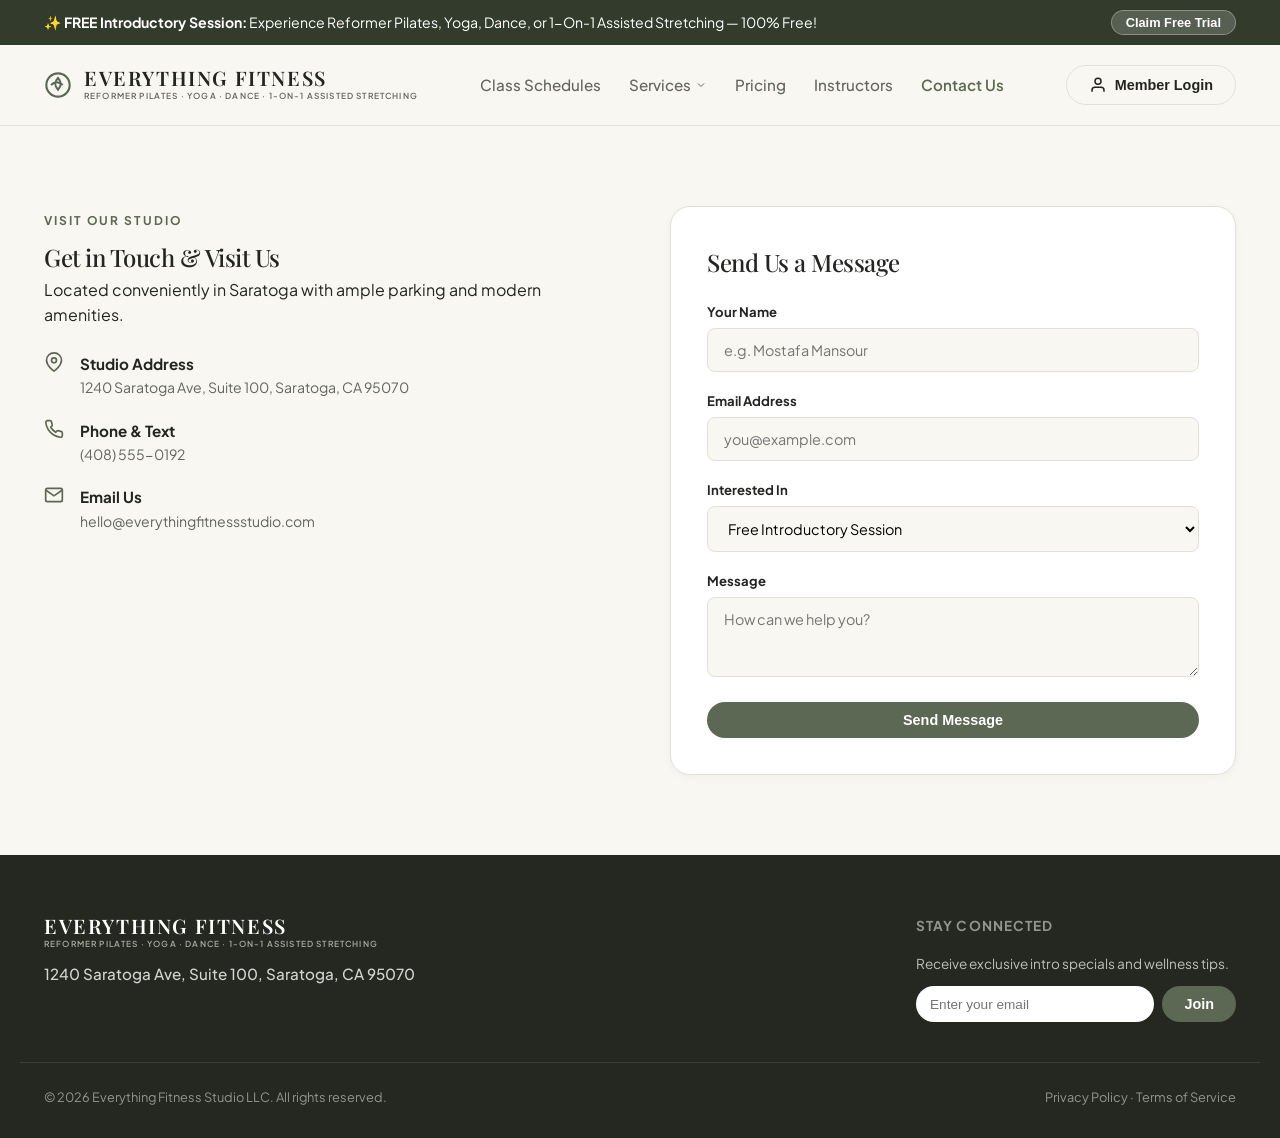
==== commit 66b4c15a: "update minor text" ====
--- a/contact.html
+++ b/contact.html
@@ -14,7 +14,7 @@
   <!-- TOP ANNOUNCEMENT BANNER -->
   <div class="top-banner">
     <div class="container top-banner-content">
-      <span>✨ <strong>FREE Introductory Session:</strong> Experience Reformer Pilates, Yoga, Zumba, or 1-On-1 Assisted Stretching — 100% Free!</span>
+      <span>✨ <strong>FREE Introductory Session:</strong> Experience Reformer Pilates, Yoga, Dance, or 1-On-1 Assisted Stretching — 100% Free!</span>
       <button class="btn-banner" onclick="openIntroModal()">Claim Free Trial</button>
     </div>
   </div>
@@ -209,30 +209,89 @@
     </div>
   </div>
 
+    <!-- MODAL 3: MEMBER AUTHENTICATION & DASHBOARD -->
   <div class="modal-overlay" id="authModal">
     <div class="modal-card auth-modal-card">
       <button class="modal-close" onclick="closeAuthModal()">×</button>
+
+      <!-- AUTH FORM VIEW -->
       <div id="authFormView">
         <div class="modal-header text-center">
+          <div class="auth-brand-icon">
+            <svg width="32" height="32" viewBox="0 0 24 24" fill="none" stroke="#5c6853" stroke-width="2"><circle cx="12" cy="12" r="10"/><path d="M12 6c-3 3-3 7 0 10 3-3 3-7 0-10z"/></svg>
+          </div>
           <h2>Welcome Back!</h2>
-          <p>Log in to your Everything Fitness Studio account.</p>
-        </div>
+          <p>Log in to your Everything Fitness Studio account to manage bookings and packages.</p>
+        </div>
+
         <form id="loginForm" onsubmit="handleLoginSubmit(event)">
-          <div class="form-group"><label>Email Address</label><input type="email" id="loginEmail" value="mostafa@example.com" required></div>
-          <div class="form-group"><label>Password</label><input type="password" id="loginPassword" value="••••••••" required></div>
+          <div class="form-group">
+            <label>Email Address</label>
+            <input type="email" id="loginEmail" value="mostafa@example.com" placeholder="you@example.com" required>
+          </div>
+          <div class="form-group">
+            <div class="label-row">
+              <label>Password</label>
+              <a href="#" class="forgot-link" onclick="alert('Password reset link sent to your email!')">Forgot Password?</a>
+            </div>
+            <input type="password" id="loginPassword" value="••••••••" placeholder="Password" required>
+          </div>
+
           <button type="submit" class="btn btn-primary btn-full btn-lg">Log In</button>
+
+          <div class="auth-divider"><span>OR</span></div>
+
+          <button type="button" class="btn btn-google btn-full" onclick="handleGoogleLogin()">
+            <svg width="18" height="18" viewBox="0 0 24 24"><path fill="#4285F4" d="M22.56 12.25c0-.78-.07-1.53-.2-2.25H12v4.26h5.92c-.26 1.37-1.04 2.53-2.21 3.31v2.77h3.57c2.08-1.92 3.28-4.74 3.28-8.09z"/><path fill="#34A853" d="M12 23c2.97 0 5.46-.98 7.28-2.66l-3.57-2.77c-.98.66-2.23 1.06-3.71 1.06-2.86 0-5.29-1.93-6.16-4.53H2.18v2.84C3.99 20.53 7.7 23 12 23z"/><path fill="#FBBC05" d="M5.84 14.09c-.22-.66-.35-1.36-.35-2.09s.13-1.43.35-2.09V7.06H2.18C1.43 8.55 1 10.22 1 12s.43 3.45 1.18 4.94l2.85-2.22.81-.63z"/><path fill="#EA4335" d="M12 5.38c1.62 0 3.06.56 4.21 1.64l3.15-3.15C17.45 2.09 14.97 1 12 1 7.7 1 3.99 3.47 2.18 7.06l3.66 2.84c.87-2.6 3.3-4.52 6.16-4.52z"/></svg>
+            Continue with Google
+          </button>
         </form>
-      </div>
+
+        <div class="auth-footer text-center">
+          Don't have an account? <a href="#" onclick="openIntroModal(); closeAuthModal();">Sign up for Free Intro</a>
+        </div>
+      </div>
+
+      <!-- MEMBER DASHBOARD VIEW (Shown after login) -->
       <div id="authDashboardView" style="display: none;">
         <div class="user-profile-header">
           <div class="avatar-circle">MM</div>
-          <div><h3>Mostafa M.</h3><span class="user-tier-badge">Unlimited Everything VIP Member</span></div>
-        </div>
-        <div class="dash-content-area" id="dashContentArea"></div>
+          <div>
+            <h3 id="dashUserName">Mostafa M.</h3>
+            <span class="user-tier-badge">Unlimited Everything VIP Member</span>
+          </div>
+        </div>
+
+        <div class="dash-nav-list">
+          <div class="dash-nav-item active" id="tabBookingsBtn" onclick="showDashTab('bookings')">
+            <svg width="18" height="18" viewBox="0 0 24 24" fill="none" stroke="currentColor" stroke-width="2"><rect x="3" y="4" width="18" height="18" rx="2"/><line x1="16" y1="2" x2="16" y2="6"/><line x1="8" y1="2" x2="8" y2="6"/><line x1="3" y1="10" x2="21" y2="10"/></svg>
+            <span>My Bookings</span>
+            <span class="badge-count" id="dashBookingCount">2 Active</span>
+          </div>
+          <div class="dash-nav-item" id="tabPackagesBtn" onclick="showDashTab('packages')">
+            <svg width="18" height="18" viewBox="0 0 24 24" fill="none" stroke="currentColor" stroke-width="2"><path d="M21 16V8a2 2 0 0 0-1-1.73l-7-4a2 2 0 0 0-2 0l-7 4A2 2 0 0 0 3 8v8a2 2 0 0 0 1 1.73l7 4a2 2 0 0 0 2 0l7-4A2 2 0 0 0 21 16z"/></svg>
+            <span>My Packages & Credits</span>
+          </div>
+          <div class="dash-nav-item" id="tabPaymentsBtn" onclick="showDashTab('payments')">
+            <svg width="18" height="18" viewBox="0 0 24 24" fill="none" stroke="currentColor" stroke-width="2"><rect x="1" y="4" width="22" height="16" rx="2"/><line x1="1" y1="10" x2="23" y2="10"/></svg>
+            <span>Payment Methods</span>
+          </div>
+          <div class="dash-nav-item" id="tabHistoryBtn" onclick="showDashTab('history')">
+            <svg width="18" height="18" viewBox="0 0 24 24" fill="none" stroke="currentColor" stroke-width="2"><path d="M14 2H6a2 2 0 0 0-2 2v16a2 2 0 0 0 2 2h12a2 2 0 0 0 2-2V8z"/><polyline points="14 2 14 8 20 8"/></svg>
+            <span>Purchase History</span>
+          </div>
+        </div>
+
+        <div class="dash-content-area" id="dashContentArea">
+          <!-- Populated by JS -->
+        </div>
+
         <button class="btn btn-outline btn-full logout-btn" onclick="handleLogout()">Log Out</button>
       </div>
+
     </div>
   </div>
+
 
   <script src="script.js"></script>
 </body>
